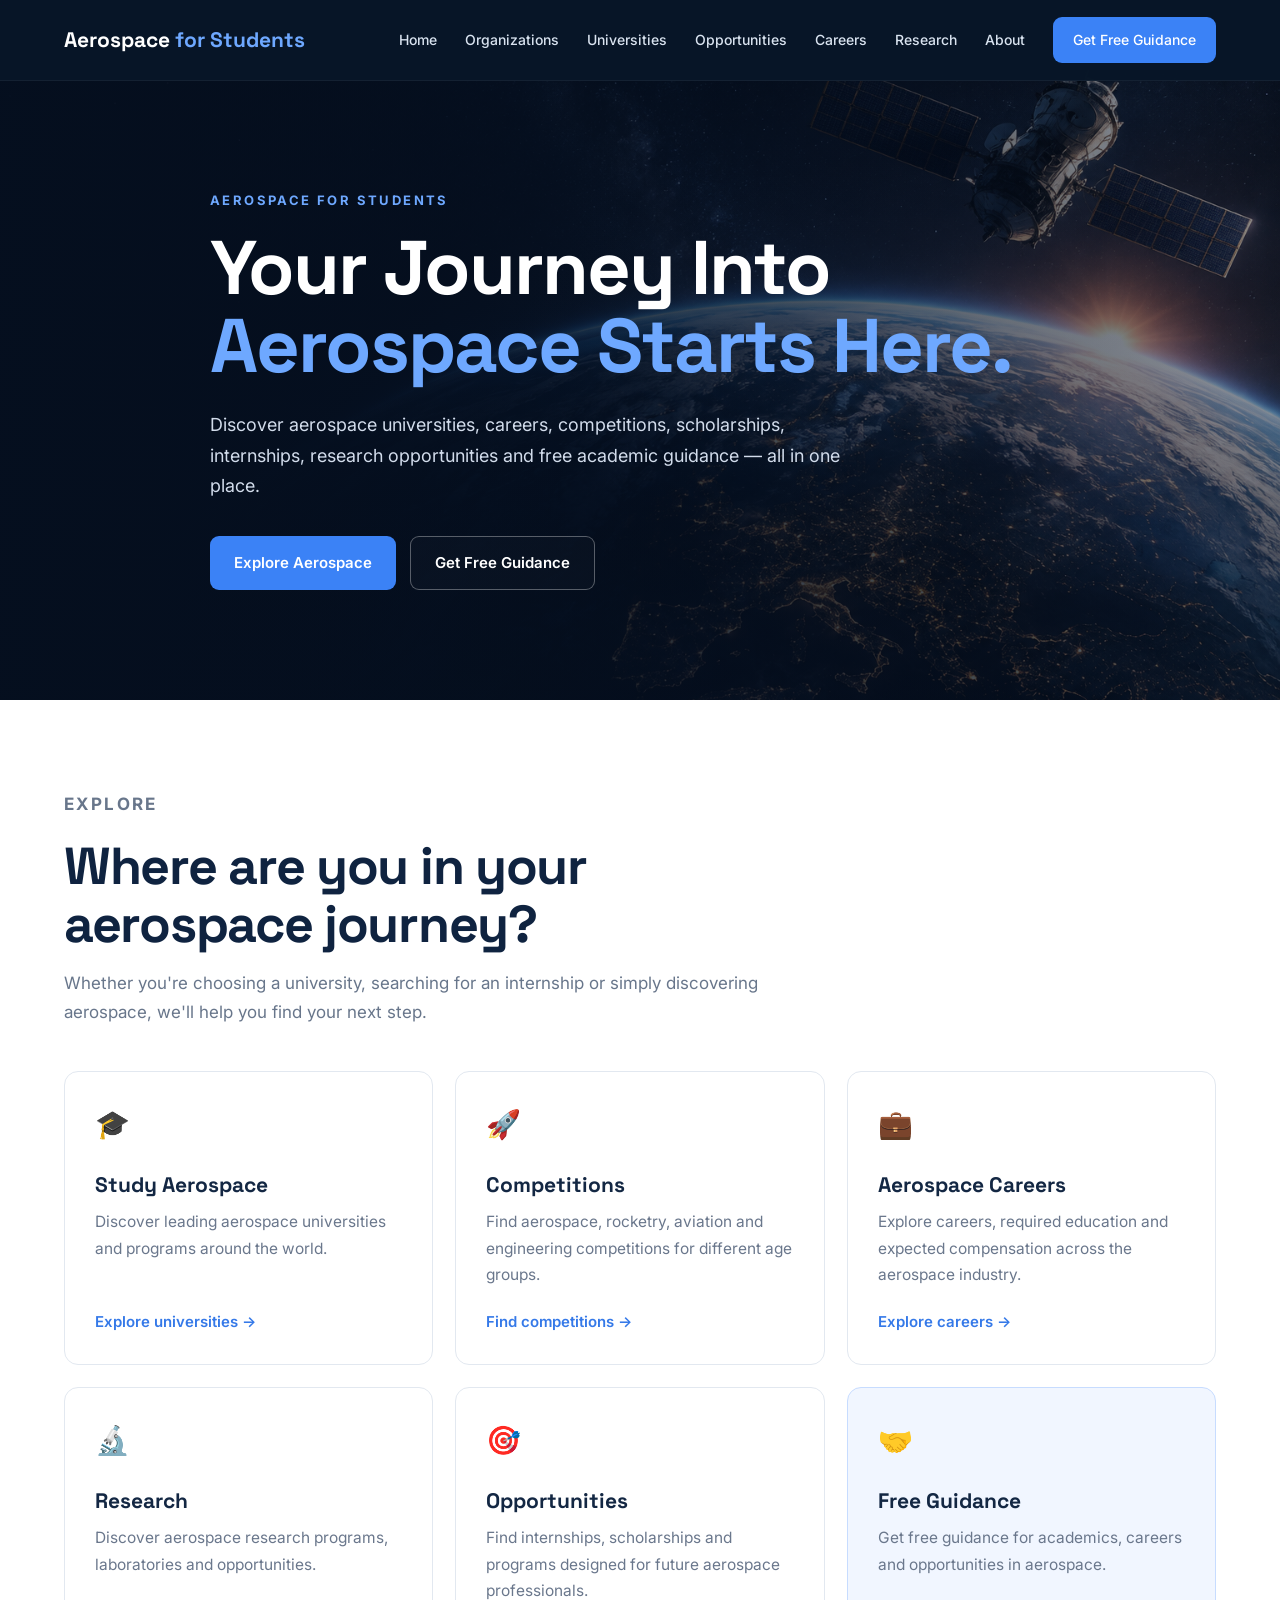
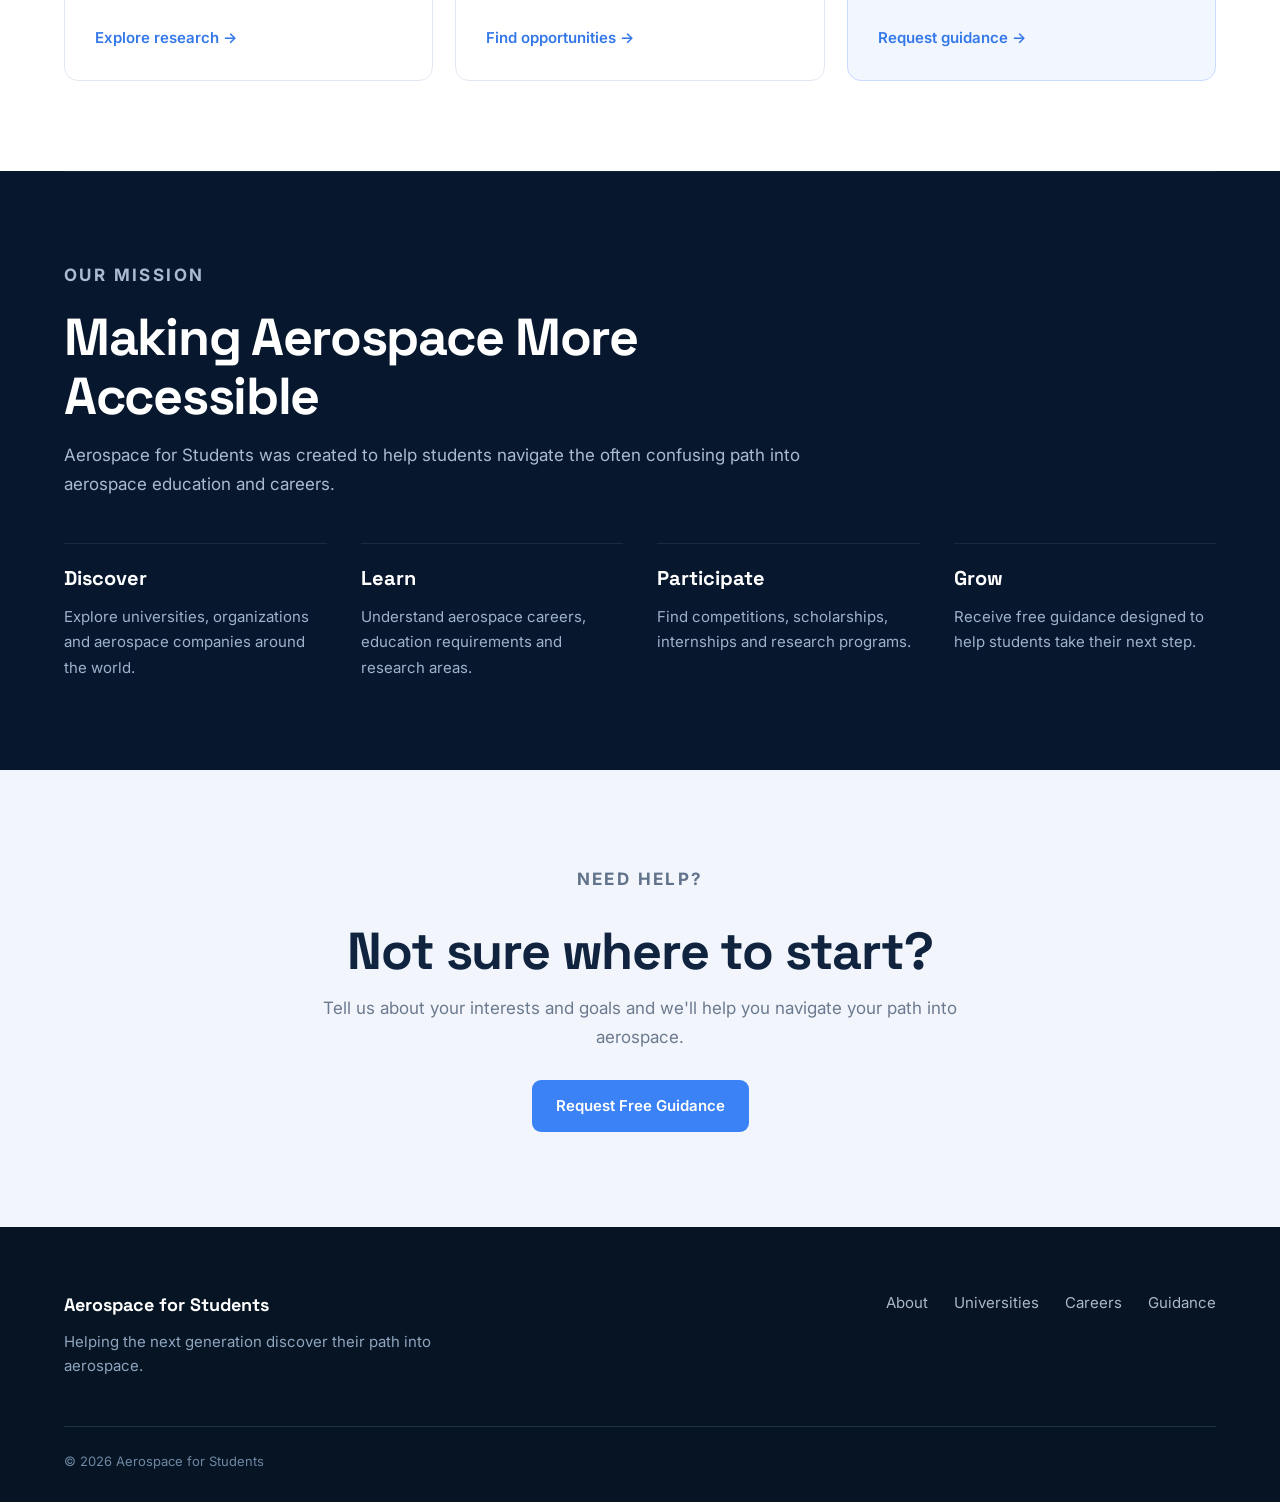
==== index.html @ fe94c11e "Add initial HTML structure, CSS styles, and JavaScript for navigation" ====
<!DOCTYPE html>
<html lang="en">
<head>
  <meta charset="UTF-8">
  <meta name="viewport" content="width=device-width, initial-scale=1.0">

  <title>Aerospace for Students</title>

  <meta
    name="description"
    content="Aerospace for Students helps students discover aerospace universities, careers, competitions, scholarships, internships, research opportunities and free guidance."
  >

  <link rel="preconnect" href="https://fonts.googleapis.com">
  <link rel="preconnect" href="https://fonts.gstatic.com" crossorigin>

  <link
    href="https://fonts.googleapis.com/css2?family=Inter:wght@400;500;600;700&family=Space+Grotesk:wght@500;600;700&display=swap"
    rel="stylesheet"
  >

  <link rel="stylesheet" href="css/style.css">
</head>

<body>

  <!-- NAVIGATION -->
  <header class="navbar">
    <div class="container nav-container">

      <a href="index.html" class="logo">
        Aerospace <span>for Students</span>
      </a>

      <nav class="nav-links">
        <a href="index.html">Home</a>
        <a href="organizations.html">Organizations</a>
        <a href="universities.html">Universities</a>
        <a href="opportunities.html">Opportunities</a>
        <a href="careers.html">Careers</a>
        <a href="research.html">Research</a>
        <a href="about.html">About</a>

        <a href="guidance.html" class="nav-button">
          Get Free Guidance
        </a>
      </nav>

      <button class="menu-button" id="menuButton">
        ☰
      </button>

    </div>
  </header>


  <!-- HERO -->
  <main>

    <section class="hero">

      <div class="hero-overlay"></div>

      <div class="container hero-content">

        <p class="eyebrow">
          AEROSPACE FOR STUDENTS
        </p>

        <h1>
          Your Journey Into
          <span>Aerospace Starts Here.</span>
        </h1>

        <p class="hero-description">
          Discover aerospace universities, careers, competitions,
          scholarships, internships, research opportunities and
          free academic guidance — all in one place.
        </p>

        <div class="hero-buttons">

          <a href="#explore" class="button primary">
            Explore Aerospace
          </a>

          <a href="guidance.html" class="button secondary">
            Get Free Guidance
          </a>

        </div>

      </div>

    </section>


    <!-- EXPLORE -->
    <section class="section" id="explore">

      <div class="container">

        <div class="section-heading">

          <p class="eyebrow">EXPLORE</p>

          <h2>
            Where are you in your aerospace journey?
          </h2>

          <p>
            Whether you're choosing a university, searching for an
            internship or simply discovering aerospace, we'll help you
            find your next step.
          </p>

        </div>


        <div class="card-grid">

          <a href="universities.html" class="explore-card">
            <div class="card-icon">🎓</div>
            <h3>Study Aerospace</h3>
            <p>
              Discover leading aerospace universities and programs
              around the world.
            </p>
            <span>Explore universities →</span>
          </a>


          <a href="opportunities.html#competitions" class="explore-card">
            <div class="card-icon">🚀</div>
            <h3>Competitions</h3>
            <p>
              Find aerospace, rocketry, aviation and engineering
              competitions for different age groups.
            </p>
            <span>Find competitions →</span>
          </a>


          <a href="careers.html" class="explore-card">
            <div class="card-icon">💼</div>
            <h3>Aerospace Careers</h3>
            <p>
              Explore careers, required education and expected
              compensation across the aerospace industry.
            </p>
            <span>Explore careers →</span>
          </a>


          <a href="research.html" class="explore-card">
            <div class="card-icon">🔬</div>
            <h3>Research</h3>
            <p>
              Discover aerospace research programs, laboratories
              and opportunities.
            </p>
            <span>Explore research →</span>
          </a>


          <a href="opportunities.html" class="explore-card">
            <div class="card-icon">🎯</div>
            <h3>Opportunities</h3>
            <p>
              Find internships, scholarships and programs designed
              for future aerospace professionals.
            </p>
            <span>Find opportunities →</span>
          </a>


          <a href="guidance.html" class="explore-card featured-card">
            <div class="card-icon">🤝</div>
            <h3>Free Guidance</h3>
            <p>
              Get free guidance for academics, careers and
              opportunities in aerospace.
            </p>
            <span>Request guidance →</span>
          </a>

        </div>

      </div>

    </section>


    <!-- WHY -->
    <section class="section dark-section">

      <div class="container">

        <div class="section-heading light">

          <p class="eyebrow">OUR MISSION</p>

          <h2>
            Making Aerospace More Accessible
          </h2>

          <p>
            Aerospace for Students was created to help students
            navigate the often confusing path into aerospace education
            and careers.
          </p>

        </div>


        <div class="mission-grid">

          <div>
            <h3>Discover</h3>
            <p>
              Explore universities, organizations and aerospace
              companies around the world.
            </p>
          </div>

          <div>
            <h3>Learn</h3>
            <p>
              Understand aerospace careers, education requirements
              and research areas.
            </p>
          </div>

          <div>
            <h3>Participate</h3>
            <p>
              Find competitions, scholarships, internships and
              research programs.
            </p>
          </div>

          <div>
            <h3>Grow</h3>
            <p>
              Receive free guidance designed to help students take
              their next step.
            </p>
          </div>

        </div>

      </div>

    </section>


    <!-- GUIDANCE CTA -->
    <section class="cta-section">

      <div class="container cta-content">

        <p class="eyebrow">
          NEED HELP?
        </p>

        <h2>
          Not sure where to start?
        </h2>

        <p>
          Tell us about your interests and goals and we'll help you
          navigate your path into aerospace.
        </p>

        <a href="guidance.html" class="button primary">
          Request Free Guidance
        </a>

      </div>

    </section>

  </main>


  <!-- FOOTER -->
  <footer>

    <div class="container footer-content">

      <div>
        <h3>Aerospace for Students</h3>

        <p>
          Helping the next generation discover their path into aerospace.
        </p>
      </div>

      <div class="footer-links">

        <a href="about.html">About</a>
        <a href="universities.html">Universities</a>
        <a href="careers.html">Careers</a>
        <a href="guidance.html">Guidance</a>

      </div>

    </div>

    <div class="container footer-bottom">
      © 2026 Aerospace for Students
    </div>

  </footer>


  <script src="js/script.js"></script>

</body>
</html>
---- css/style.css ----
/* =========================
   GLOBAL RESET
========================= */

* {
  margin: 0;
  padding: 0;
  box-sizing: border-box;
}

html {
  scroll-behavior: smooth;
}

body {
  font-family: "Inter", sans-serif;
  background: #ffffff;
  color: #162033;
  line-height: 1.6;
}

h1,
h2,
h3 {
  font-family: "Space Grotesk", sans-serif;
}

a {
  text-decoration: none;
  color: inherit;
}

img {
  max-width: 100%;
  display: block;
}

.container {
  width: min(1180px, 90%);
  margin: 0 auto;
}


/* =========================
   NAVIGATION
========================= */

.navbar {
  position: fixed;
  top: 0;
  left: 0;
  width: 100%;

  background: rgba(8, 22, 40, 0.96);
  backdrop-filter: blur(14px);

  border-bottom: 1px solid rgba(255, 255, 255, 0.05);

  z-index: 1000;
}

.nav-container {
  min-height: 80px;

  display: flex;
  align-items: center;
  justify-content: space-between;

  gap: 30px;
}

.logo {
  font-family: "Space Grotesk", sans-serif;
  font-size: 21px;
  font-weight: 700;
  color: #ffffff;
  white-space: nowrap;
}

.logo span {
  color: #6ea8ff;
}

.nav-links {
  display: flex;
  align-items: center;
  gap: 28px;
}

.nav-links a {
  position: relative;

  color: #d9e3f0;
  font-size: 14px;
  font-weight: 500;

  transition: color 0.2s ease;
}

.nav-links a:not(.nav-button)::after {
  content: "";

  position: absolute;
  left: 0;
  bottom: -7px;

  width: 0;
  height: 2px;

  background: #6ea8ff;

  transition: width 0.2s ease;
}

.nav-links a:not(.nav-button):hover {
  color: #ffffff;
}

.nav-links a:not(.nav-button):hover::after {
  width: 100%;
}

.nav-button {
  padding: 12px 20px;

  background: #3b82f6;

  border-radius: 9px;

  color: #ffffff !important;
  font-weight: 600;

  transition:
    background 0.2s ease,
    transform 0.2s ease;
}

.nav-button:hover {
  background: #2f6fd0;
  transform: translateY(-1px);
}

.menu-button {
  display: none;

  border: 0;
  background: transparent;

  color: #ffffff;
  font-size: 28px;

  cursor: pointer;
}


/* =========================
   HERO
========================= */

.hero {
  min-height: 700px;

  position: relative;

  display: flex;
  align-items: center;

  padding-top: 80px;

  background:
    linear-gradient(
      90deg,
      rgba(5, 15, 31, 0.98) 0%,
      rgba(5, 15, 31, 0.90) 32%,
      rgba(5, 15, 31, 0.68) 62%,
      rgba(5, 15, 31, 0.36) 100%
    ),
    url("../images/hero.png");

  background-size: cover;
  background-position: center;
}

.hero::after {
  content: "";

  position: absolute;
  inset: 0;

  background:
    linear-gradient(
      180deg,
      rgba(5, 15, 31, 0.08) 0%,
      rgba(5, 15, 31, 0.15) 55%,
      rgba(5, 15, 31, 0.45) 100%
    );

  pointer-events: none;
}

.hero-content {
  position: relative;
  z-index: 2;

  max-width: 860px;

  color: #ffffff;
}

.eyebrow {
  margin-bottom: 18px;

  color: #6ea8ff;

  font-size: 13px;
  font-weight: 700;

  letter-spacing: 2.4px;
}

.hero h1 {
  max-width: 880px;

  color: #ffffff;

  font-size: clamp(48px, 6vw, 76px);

  line-height: 1.02;

  letter-spacing: -2px;
}

.hero h1 span {
  display: block;

  color: #6ea8ff;
}

.hero-description {
  max-width: 670px;

  margin-top: 26px;

  color: #d2dceb;

  font-size: 18px;
  line-height: 1.7;
}

.hero-buttons {
  display: flex;
  flex-wrap: wrap;

  gap: 14px;

  margin-top: 34px;
}


/* =========================
   BUTTONS
========================= */

.button {
  display: inline-flex;
  align-items: center;
  justify-content: center;

  min-height: 52px;

  padding: 14px 24px;

  border-radius: 9px;

  font-size: 15px;
  font-weight: 600;

  transition:
    background 0.2s ease,
    border-color 0.2s ease,
    transform 0.2s ease;
}

.button:hover {
  transform: translateY(-2px);
}

.primary {
  background: #3b82f6;
  color: #ffffff;
}

.primary:hover {
  background: #2f6fd0;
}

.secondary {
  border: 1px solid rgba(255, 255, 255, 0.32);

  color: #ffffff;

  background: rgba(255, 255, 255, 0.02);
}

.secondary:hover {
  border-color: rgba(255, 255, 255, 0.58);

  background: rgba(255, 255, 255, 0.07);
}


/* =========================
   GENERAL SECTIONS
========================= */

.section {
  padding: 90px 0;
}

.section-heading {
  max-width: 760px;

  margin-bottom: 44px;
}

.section-heading h2 {
  margin-bottom: 16px;

  color: #0f2340;

  font-size: clamp(36px, 4.8vw, 52px);

  line-height: 1.12;

  letter-spacing: -1.3px;
}

.section-heading p {
  color: #68768b;

  font-size: 17px;
  line-height: 1.7;
}


/* =========================
   EXPLORE CARDS
========================= */

.card-grid {
  display: grid;

  grid-template-columns: repeat(3, 1fr);

  gap: 22px;
}

.explore-card {
  min-height: 260px;

  display: flex;
  flex-direction: column;

  padding: 30px;

  background: #ffffff;

  border: 1px solid #e2e8f0;
  border-radius: 14px;

  transition:
    transform 0.22s ease,
    box-shadow 0.22s ease,
    border-color 0.22s ease;
}

.explore-card:hover {
  transform: translateY(-5px);

  border-color: #c4d9fb;

  box-shadow: 0 16px 38px rgba(15, 35, 64, 0.08);
}

.card-icon {
  margin-bottom: 24px;

  font-size: 28px;
}

.explore-card h3 {
  margin-bottom: 11px;

  color: #132743;

  font-size: 21px;
  line-height: 1.3;
}

.explore-card p {
  margin-bottom: 22px;

  color: #6a778c;

  font-size: 15.5px;
  line-height: 1.7;
}

.explore-card span {
  margin-top: auto;

  color: #3579e8;

  font-size: 15px;
  font-weight: 600;
}

.featured-card {
  background: #f1f6ff;

  border-color: #c7dcff;
}


/* =========================
   DARK MISSION SECTION
========================= */

.dark-section {
  position: relative;

  background: #07182e;

  color: #ffffff;
}

.dark-section::before {
  content: "";

  position: absolute;
  top: 0;
  left: 50%;

  width: min(1180px, 90%);
  height: 1px;

  transform: translateX(-50%);

  background: rgba(255, 255, 255, 0.06);
}

.section-heading.light h2 {
  color: #ffffff;
}

.section-heading.light p {
  color: #aabbd1;
}

.mission-grid {
  display: grid;

  grid-template-columns: repeat(4, 1fr);

  gap: 34px;

  margin-top: 8px;
}

.mission-grid > div {
  padding-top: 18px;

  border-top: 1px solid rgba(255, 255, 255, 0.08);
}

.mission-grid h3 {
  margin-bottom: 10px;

  color: #ffffff;

  font-size: 20px;
}

.mission-grid p {
  color: #9eb2cb;

  font-size: 15px;
  line-height: 1.7;
}


/* =========================
   CTA SECTION
========================= */

.cta-section {
  padding: 95px 0;

  background: #f2f6fc;

  text-align: center;
}

.cta-content {
  max-width: 720px;
}

.cta-content .eyebrow {
  color: #61728b;
}

.cta-content h2 {
  margin-bottom: 14px;

  color: #102440;

  font-size: clamp(38px, 5vw, 52px);

  line-height: 1.12;

  letter-spacing: -1.2px;
}

.cta-content p {
  margin-bottom: 28px;

  color: #6c7a8f;

  font-size: 17px;
  line-height: 1.7;
}


/* =========================
   FOOTER
========================= */

footer {
  padding: 64px 0 30px;

  background: #061423;

  color: #ffffff;
}

.footer-content {
  display: flex;

  justify-content: space-between;
  align-items: flex-start;

  gap: 40px;
}

.footer-content h3 {
  margin-bottom: 10px;

  font-size: 18px;
}

.footer-content p {
  max-width: 440px;

  color: #8fa5bf;

  font-size: 15px;
}

.footer-links {
  display: flex;
  flex-wrap: wrap;

  gap: 26px;
}

.footer-links a {
  color: #aab9ca;

  font-size: 15px;

  transition: color 0.2s ease;
}

.footer-links a:hover {
  color: #ffffff;
}

.footer-bottom {
  margin-top: 48px;

  padding-top: 24px;

  border-top: 1px solid #1c3048;

  color: #6f87a3;

  font-size: 13px;
}


/* =========================
   TABLET
========================= */

@media (max-width: 1000px) {

  .nav-links {
    gap: 18px;
  }

  .nav-links a {
    font-size: 13px;
  }

  .card-grid {
    grid-template-columns: repeat(2, 1fr);
  }

  .mission-grid {
    grid-template-columns: repeat(2, 1fr);
  }

}


/* =========================
   MOBILE NAVIGATION
========================= */

@media (max-width: 850px) {

  .nav-container {
    min-height: 74px;
  }

  .nav-links {
    display: none;

    position: absolute;

    top: 74px;
    left: 0;

    width: 100%;

    flex-direction: column;
    align-items: stretch;

    gap: 8px;

    padding: 20px 5% 24px;

    background: #07182e;

    border-top: 1px solid rgba(255, 255, 255, 0.06);
  }

  .nav-links.active {
    display: flex;
  }

  .nav-links a {
    padding: 10px 0;

    font-size: 15px;
  }

  .nav-links a:not(.nav-button)::after {
    display: none;
  }

  .nav-button {
    margin-top: 6px;

    text-align: center;
  }

  .menu-button {
    display: block;
  }

  .hero {
    min-height: 650px;

    padding-top: 74px;

    background-position: 62% center;
  }

  .hero-content {
    max-width: 700px;
  }

}


/* =========================
   SMALL MOBILE
========================= */

@media (max-width: 640px) {

  .container {
    width: min(92%, 1180px);
  }

  .hero {
    min-height: 620px;

    background-position: 67% center;
  }

  .hero h1 {
    font-size: 46px;

    letter-spacing: -1.5px;
  }

  .hero-description {
    margin-top: 22px;

    font-size: 16px;
  }

  .hero-buttons {
    flex-direction: column;
    align-items: stretch;

    width: 100%;

    max-width: 330px;
  }

  .button {
    width: 100%;
  }

  .section {
    padding: 72px 0;
  }

  .section-heading {
    margin-bottom: 34px;
  }

  .section-heading h2 {
    font-size: 38px;
  }

  .section-heading p {
    font-size: 16px;
  }

  .card-grid {
    grid-template-columns: 1fr;
  }

  .explore-card {
    min-height: 230px;

    padding: 26px;
  }

  .mission-grid {
    grid-template-columns: 1fr;

    gap: 24px;
  }

  .cta-section {
    padding: 76px 0;
  }

  .cta-content h2 {
    font-size: 38px;
  }

  .footer-content {
    flex-direction: column;
  }

  .footer-links {
    flex-direction: column;

    gap: 14px;
  }

}


/* =========================
   EXTRA SMALL SCREENS
========================= */

@media (max-width: 420px) {

  .logo {
    font-size: 18px;
  }

  .hero h1 {
    font-size: 40px;
  }

  .hero-description {
    font-size: 15px;
  }

  .section-heading h2 {
    font-size: 34px;
  }

  .cta-content h2 {
    font-size: 34px;
  }

}
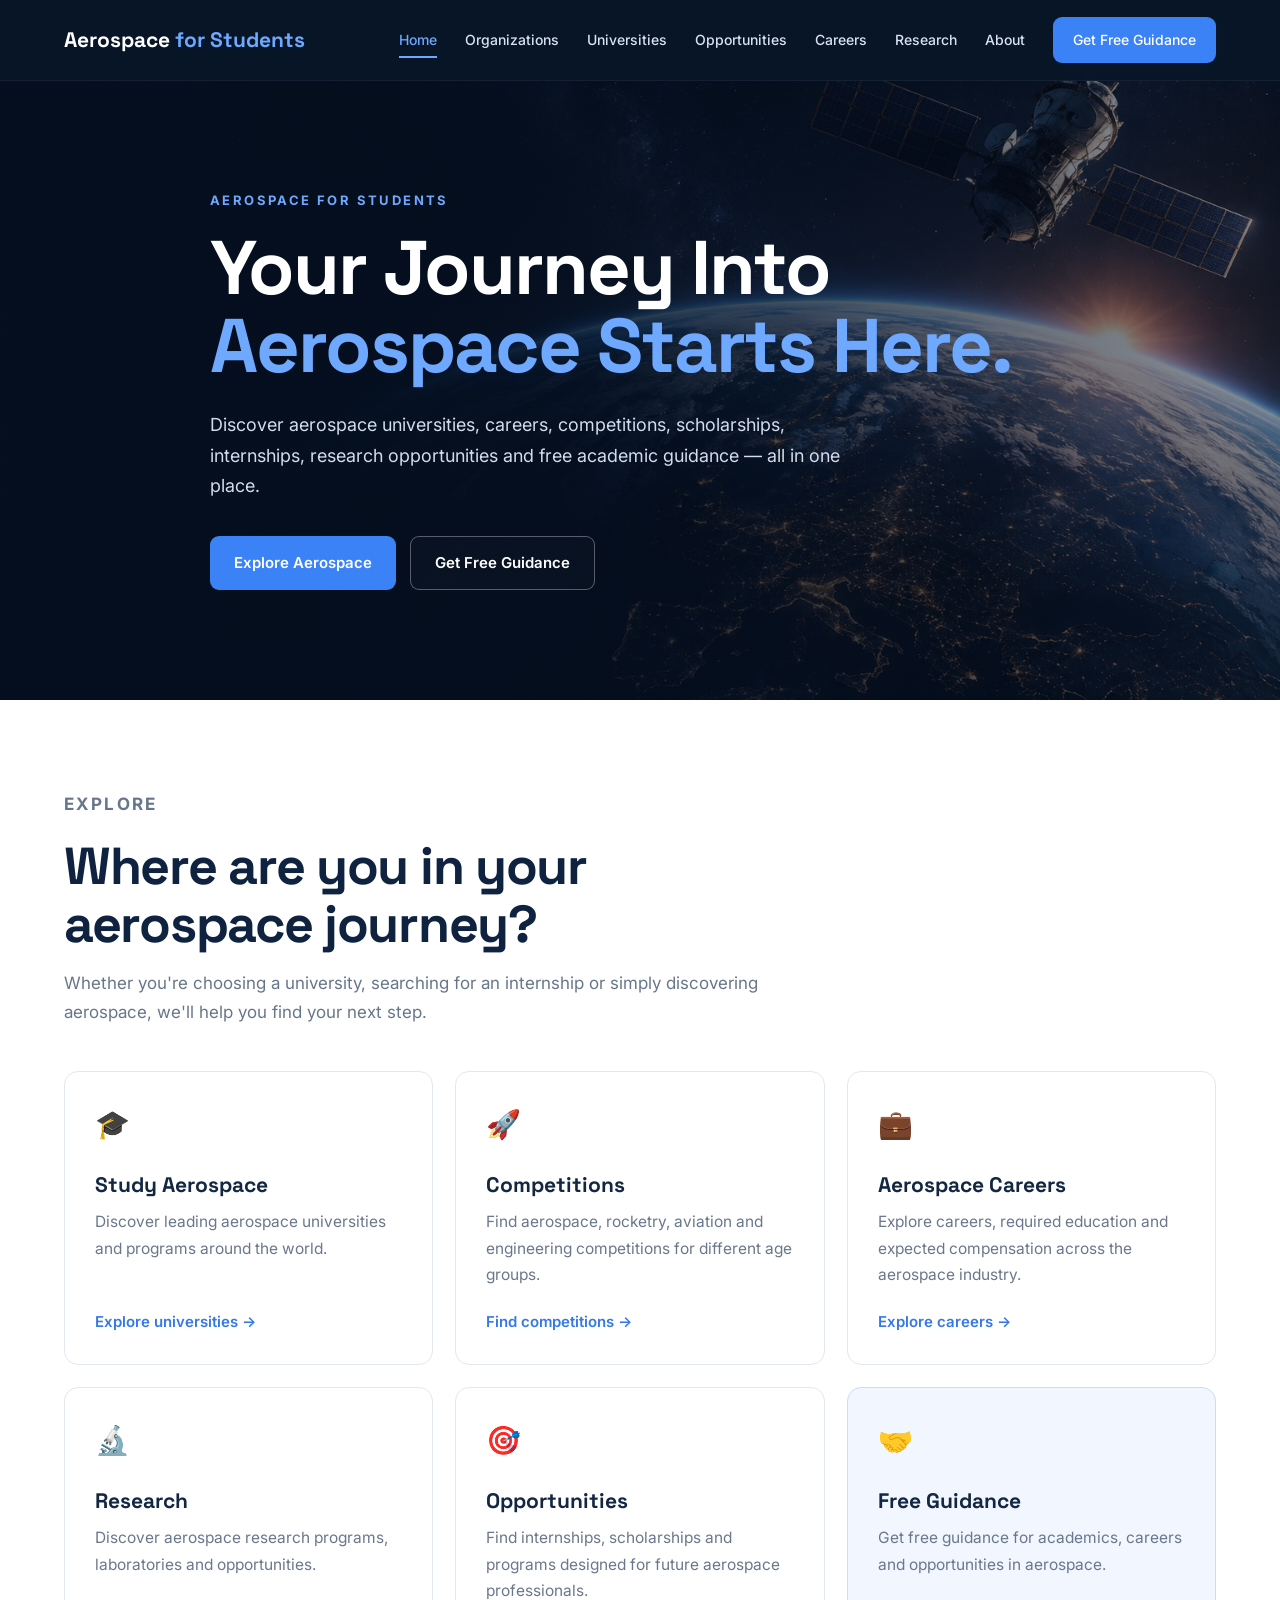
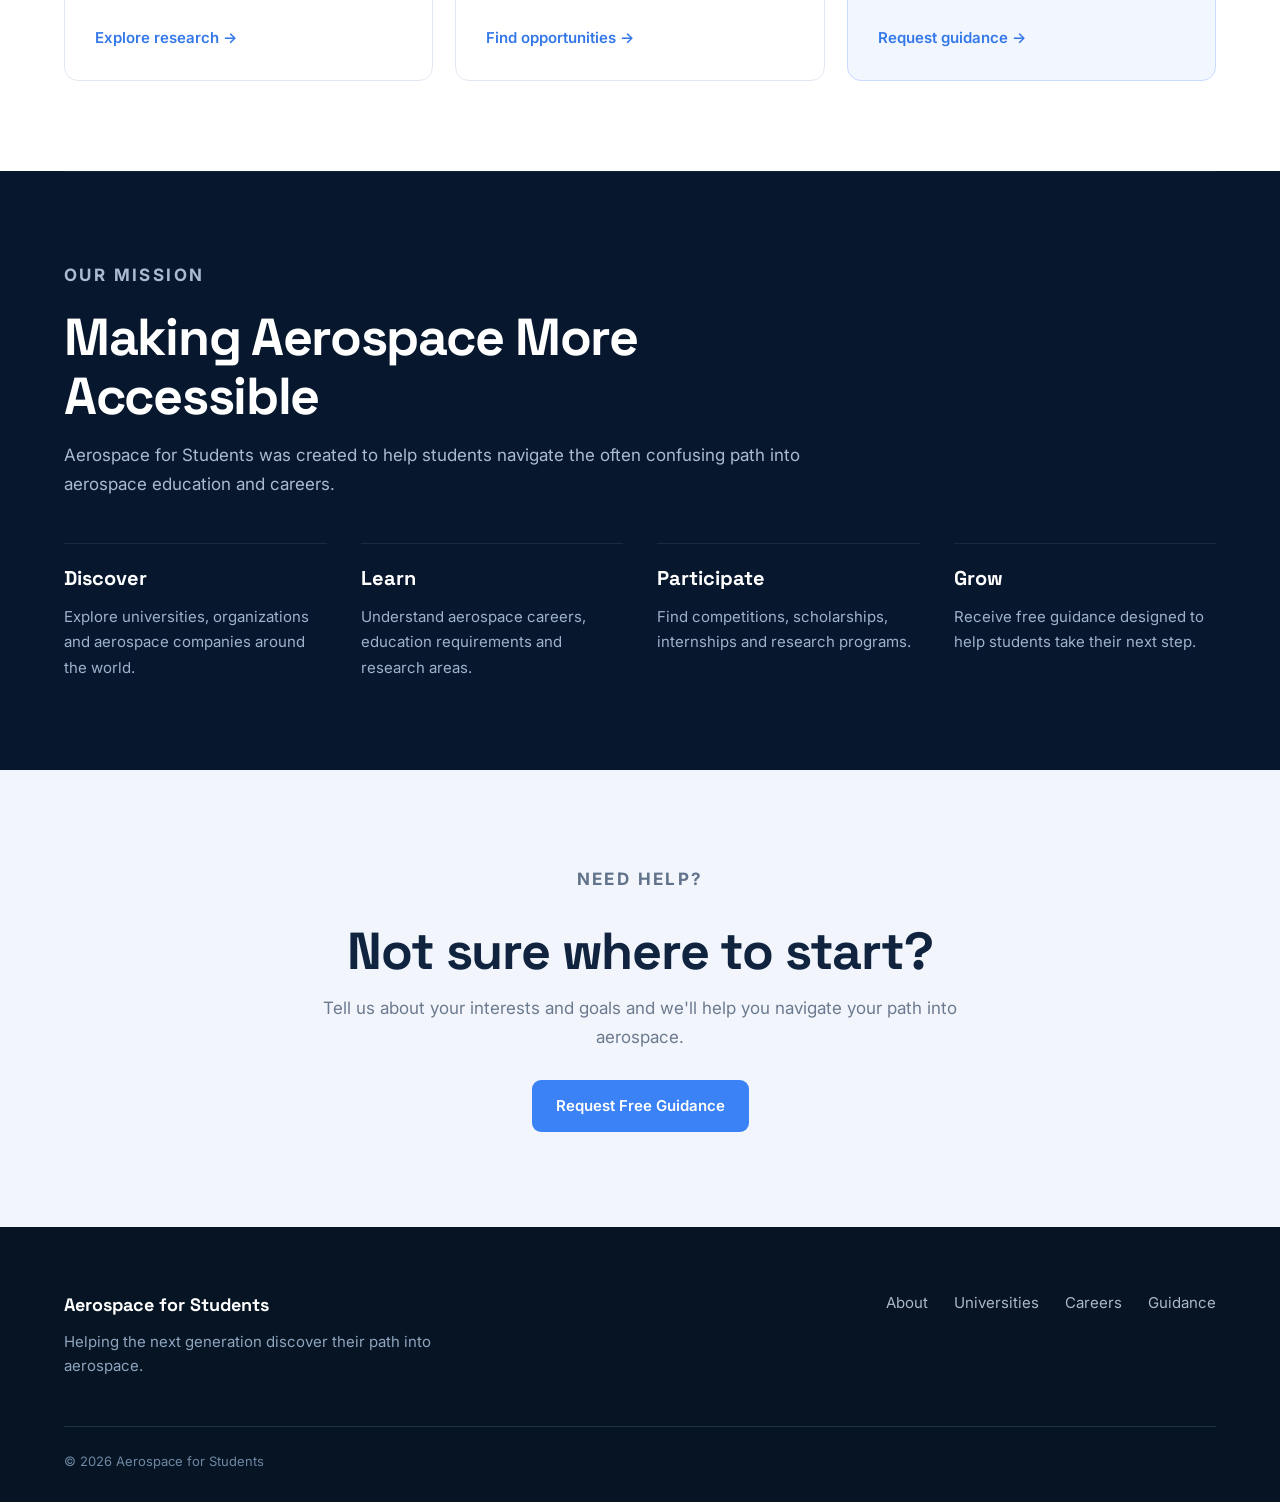
==== commit 509ec024: "Add active page highlighting for navigation links" ====
--- a/index.html
+++ b/index.html
@@ -33,7 +33,7 @@
       </a>
 
       <nav class="nav-links">
-        <a href="index.html">Home</a>
+        <a href="index.html" class="active-page">Home</a>
         <a href="organizations.html">Organizations</a>
         <a href="universities.html">Universities</a>
         <a href="opportunities.html">Opportunities</a>
--- a/css/style.css
+++ b/css/style.css
@@ -39,7 +39,6 @@
   width: min(1180px, 90%);
   margin: 0 auto;
 }
-
 
 /* =========================
    NAVIGATION
@@ -118,6 +117,16 @@
 
 .nav-links a:not(.nav-button):hover::after {
   width: 100%;
+}
+
+/* ACTIVE PAGE */
+
+.nav-links a.active-page {
+  color: #6ea8ff !important;
+}
+
+.nav-links a.active-page::after {
+  width: 100% !important;
 }
 
 .nav-button {
@@ -256,7 +265,40 @@
   margin-top: 34px;
 }
 
-
+/* =========================
+   CLICK / LAYER FIX
+========================= */
+
+.hero-overlay {
+  pointer-events: none;
+}
+
+.hero::after {
+  pointer-events: none;
+}
+
+.hero-content {
+  position: relative;
+  z-index: 2;
+}
+
+.navbar {
+  z-index: 9999;
+}
+
+.nav-container {
+  position: relative;
+}
+
+.menu-button {
+  position: relative;
+  z-index: 10001;
+  cursor: pointer;
+}
+
+.nav-links {
+  z-index: 10000;
+}
 /* =========================
    BUTTONS
 ========================= */
@@ -814,4 +856,370 @@
     font-size: 34px;
   }
 
-}+}
+/* =========================
+   DIRECTORY PAGE
+========================= */
+
+.directory-hero {
+  padding: 165px 0 80px;
+
+  background:
+    linear-gradient(
+      135deg,
+      #07182e 0%,
+      #0b2342 100%
+    );
+
+  color: #ffffff;
+}
+
+.directory-hero h1 {
+  max-width: 850px;
+
+  margin-bottom: 20px;
+
+  font-size: clamp(46px, 6vw, 72px);
+
+  line-height: 1.05;
+
+  letter-spacing: -2px;
+}
+
+.directory-hero > .container > p:last-child {
+  max-width: 760px;
+
+  color: #b3c4d9;
+
+  font-size: 18px;
+
+  line-height: 1.7;
+}
+
+
+.directory-section {
+  padding: 70px 0 100px;
+}
+
+
+.filter-panel {
+  display: grid;
+
+  grid-template-columns: 2fr 1fr 1fr;
+
+  gap: 18px;
+
+  margin-bottom: 65px;
+
+  padding: 24px;
+
+  background: #f5f8fc;
+
+  border: 1px solid #e0e7f0;
+
+  border-radius: 14px;
+}
+
+
+.filter-group {
+  display: flex;
+
+  flex-direction: column;
+
+  gap: 8px;
+}
+
+
+.filter-group label {
+  color: #243752;
+
+  font-size: 13px;
+
+  font-weight: 600;
+}
+
+
+.filter-group input,
+.filter-group select {
+  width: 100%;
+
+  min-height: 48px;
+
+  padding: 0 14px;
+
+  border: 1px solid #ccd7e5;
+
+  border-radius: 8px;
+
+  background: #ffffff;
+
+  color: #1a2c45;
+
+  font-family: "Inter", sans-serif;
+
+  font-size: 14px;
+}
+
+
+.filter-group input:focus,
+.filter-group select:focus {
+  outline: 2px solid #9fc4ff;
+
+  border-color: #659df1;
+}
+
+
+.directory-heading {
+  display: flex;
+
+  align-items: end;
+
+  justify-content: space-between;
+
+  gap: 30px;
+
+  margin-bottom: 34px;
+}
+
+
+.directory-heading h2 {
+  color: #102440;
+
+  font-size: 42px;
+
+  line-height: 1.15;
+}
+
+
+.directory-heading > p {
+  color: #7a879a;
+
+  font-size: 14px;
+}
+
+
+.university-grid {
+  display: grid;
+
+  grid-template-columns: repeat(2, 1fr);
+
+  gap: 22px;
+}
+
+
+.university-card {
+  display: flex;
+
+  flex-direction: column;
+
+  min-height: 360px;
+
+  padding: 30px;
+
+  background: #ffffff;
+
+  border: 1px solid #e1e7ef;
+
+  border-radius: 14px;
+
+  transition:
+    transform 0.2s ease,
+    box-shadow 0.2s ease,
+    border-color 0.2s ease;
+}
+
+
+.university-card:hover {
+  transform: translateY(-4px);
+
+  border-color: #c4d9fb;
+
+  box-shadow: 0 16px 36px rgba(15, 35, 64, 0.08);
+}
+
+
+.university-top {
+  display: flex;
+
+  justify-content: space-between;
+
+  align-items: center;
+
+  gap: 12px;
+
+  margin-bottom: 24px;
+}
+
+
+.school-type,
+.country-label {
+  display: inline-flex;
+
+  align-items: center;
+
+  min-height: 28px;
+
+  padding: 5px 10px;
+
+  border-radius: 999px;
+
+  font-size: 12px;
+
+  font-weight: 600;
+}
+
+
+.school-type {
+  background: #edf4ff;
+
+  color: #3475d5;
+}
+
+
+.country-label {
+  background: #f2f4f7;
+
+  color: #5c6879;
+}
+
+
+.university-card h3 {
+  margin-bottom: 8px;
+
+  color: #102440;
+
+  font-size: 23px;
+
+  line-height: 1.3;
+}
+
+
+.school-location {
+  margin-bottom: 18px;
+
+  color: #718096;
+
+  font-size: 14px;
+}
+
+
+.school-description {
+  margin-bottom: 22px;
+
+  color: #647287;
+
+  font-size: 15px;
+
+  line-height: 1.7;
+}
+
+
+.tag-list {
+  display: flex;
+
+  flex-wrap: wrap;
+
+  gap: 8px;
+
+  margin-bottom: 28px;
+}
+
+
+.tag-list span {
+  padding: 6px 10px;
+
+  background: #f5f7fa;
+
+  border: 1px solid #e5eaf0;
+
+  border-radius: 999px;
+
+  color: #526177;
+
+  font-size: 12px;
+}
+
+
+.school-link {
+  margin-top: auto;
+
+  color: #3379e7;
+
+  font-size: 14px;
+
+  font-weight: 600;
+}
+
+
+.school-link:hover {
+  color: #245eaf;
+}
+
+
+.empty-state {
+  display: none;
+
+  padding: 60px 20px;
+
+  text-align: center;
+}
+
+
+.empty-state h3 {
+  margin-bottom: 8px;
+
+  color: #102440;
+
+  font-size: 25px;
+}
+
+
+.empty-state p {
+  color: #738197;
+}
+
+
+/* DIRECTORY RESPONSIVE */
+
+@media (max-width: 850px) {
+
+  .directory-hero {
+    padding: 140px 0 70px;
+  }
+
+  .filter-panel {
+    grid-template-columns: 1fr;
+  }
+
+  .university-grid {
+    grid-template-columns: 1fr;
+  }
+
+}
+
+
+@media (max-width: 600px) {
+
+  .directory-hero h1 {
+    font-size: 44px;
+  }
+
+  .directory-heading {
+    align-items: flex-start;
+
+    flex-direction: column;
+
+    gap: 8px;
+  }
+
+  .directory-heading h2 {
+    font-size: 36px;
+  }
+
+  .university-card {
+    min-height: auto;
+
+    padding: 25px;
+  }
+
+}
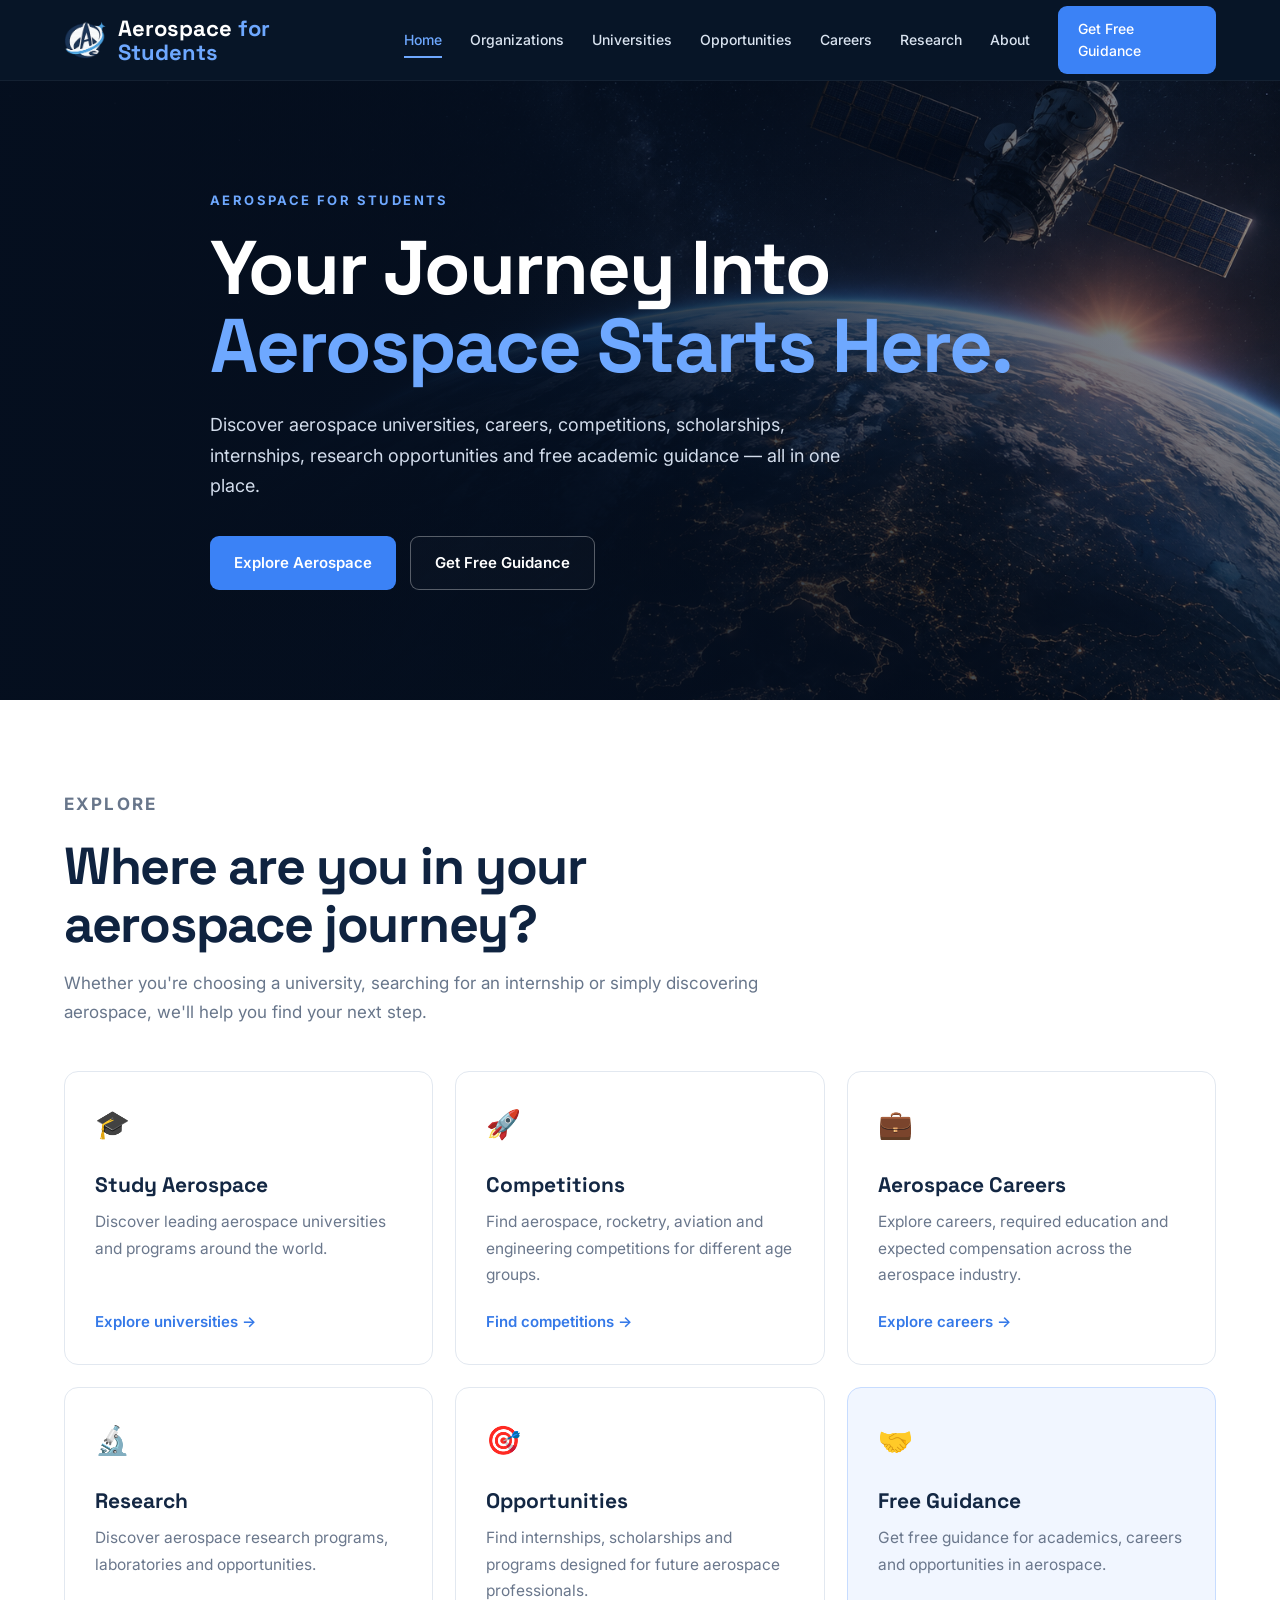
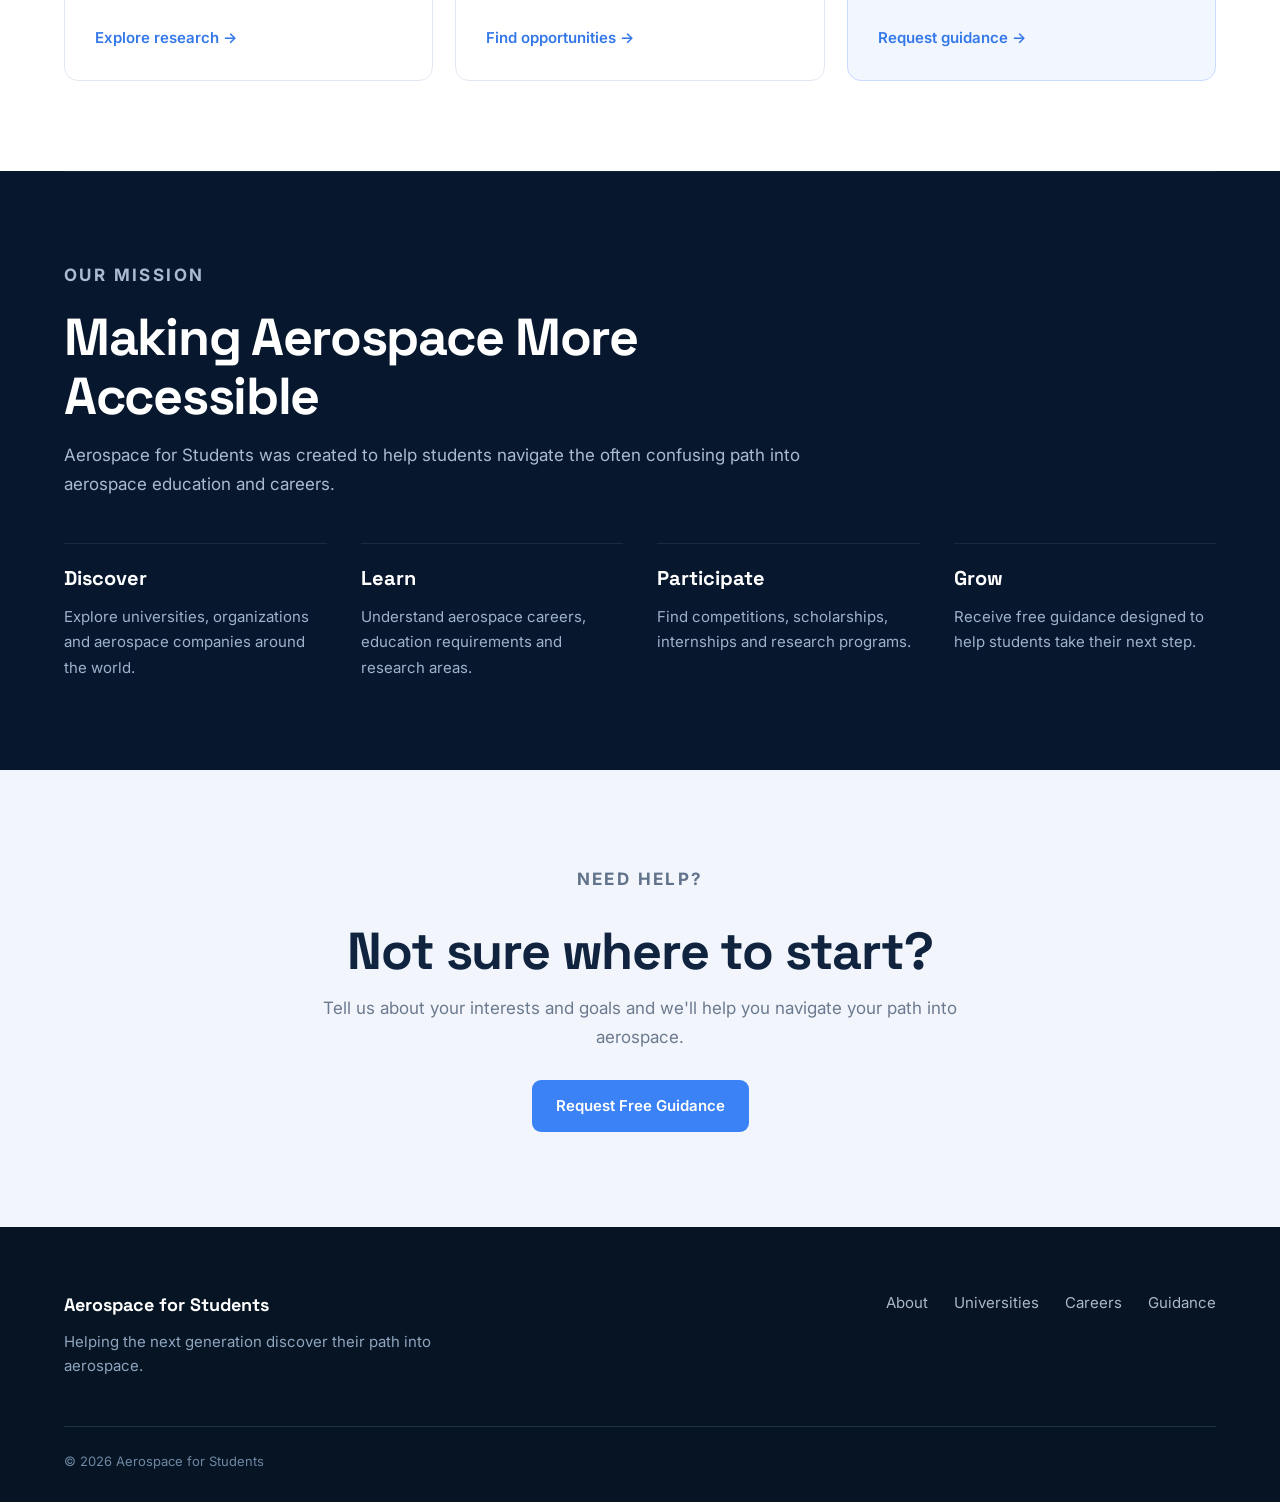
==== commit abdabda3: "Update logo implementation across multiple pages for consistency and improved design" ====
--- a/index.html
+++ b/index.html
@@ -5,6 +5,7 @@
   <meta name="viewport" content="width=device-width, initial-scale=1.0">
 
   <title>Aerospace for Students</title>
+  <link rel="icon" type="image/png" href="images/favicon/favicon.png">
 
   <meta
     name="description"
@@ -28,9 +29,18 @@
   <header class="navbar">
     <div class="container nav-container">
 
-      <a href="index.html" class="logo">
-        Aerospace <span>for Students</span>
-      </a>
+    <a href="index.html" class="logo">
+
+    <img
+        src="images/logo/logo-white.png"
+        alt="Aerospace for Students Logo">
+
+    <span class="logo-name">
+        Aerospace <strong>for Students</strong>
+    </span>
+
+</a>
+</a>
 
       <nav class="nav-links">
         <a href="index.html" class="active-page">Home</a>
--- a/css/style.css
+++ b/css/style.css
@@ -69,15 +69,33 @@
 }
 
 .logo {
-  font-family: "Space Grotesk", sans-serif;
-  font-size: 21px;
-  font-weight: 700;
-  color: #ffffff;
-  white-space: nowrap;
-}
-
-.logo span {
-  color: #6ea8ff;
+    display: flex;
+    align-items: center;
+    gap: 12px;
+
+    text-decoration: none;
+}
+
+.logo img {
+    width: 42px;
+    height: 42px;
+
+    object-fit: contain;
+    display: block;
+}
+
+.logo-name {
+    font-family: "Space Grotesk", sans-serif;
+    font-size: 22px;
+    font-weight: 700;
+
+    color: white;
+
+    line-height: 1.1;
+}
+
+.logo-name strong {
+    color: #6ea8ff;
 }
 
 .nav-links {
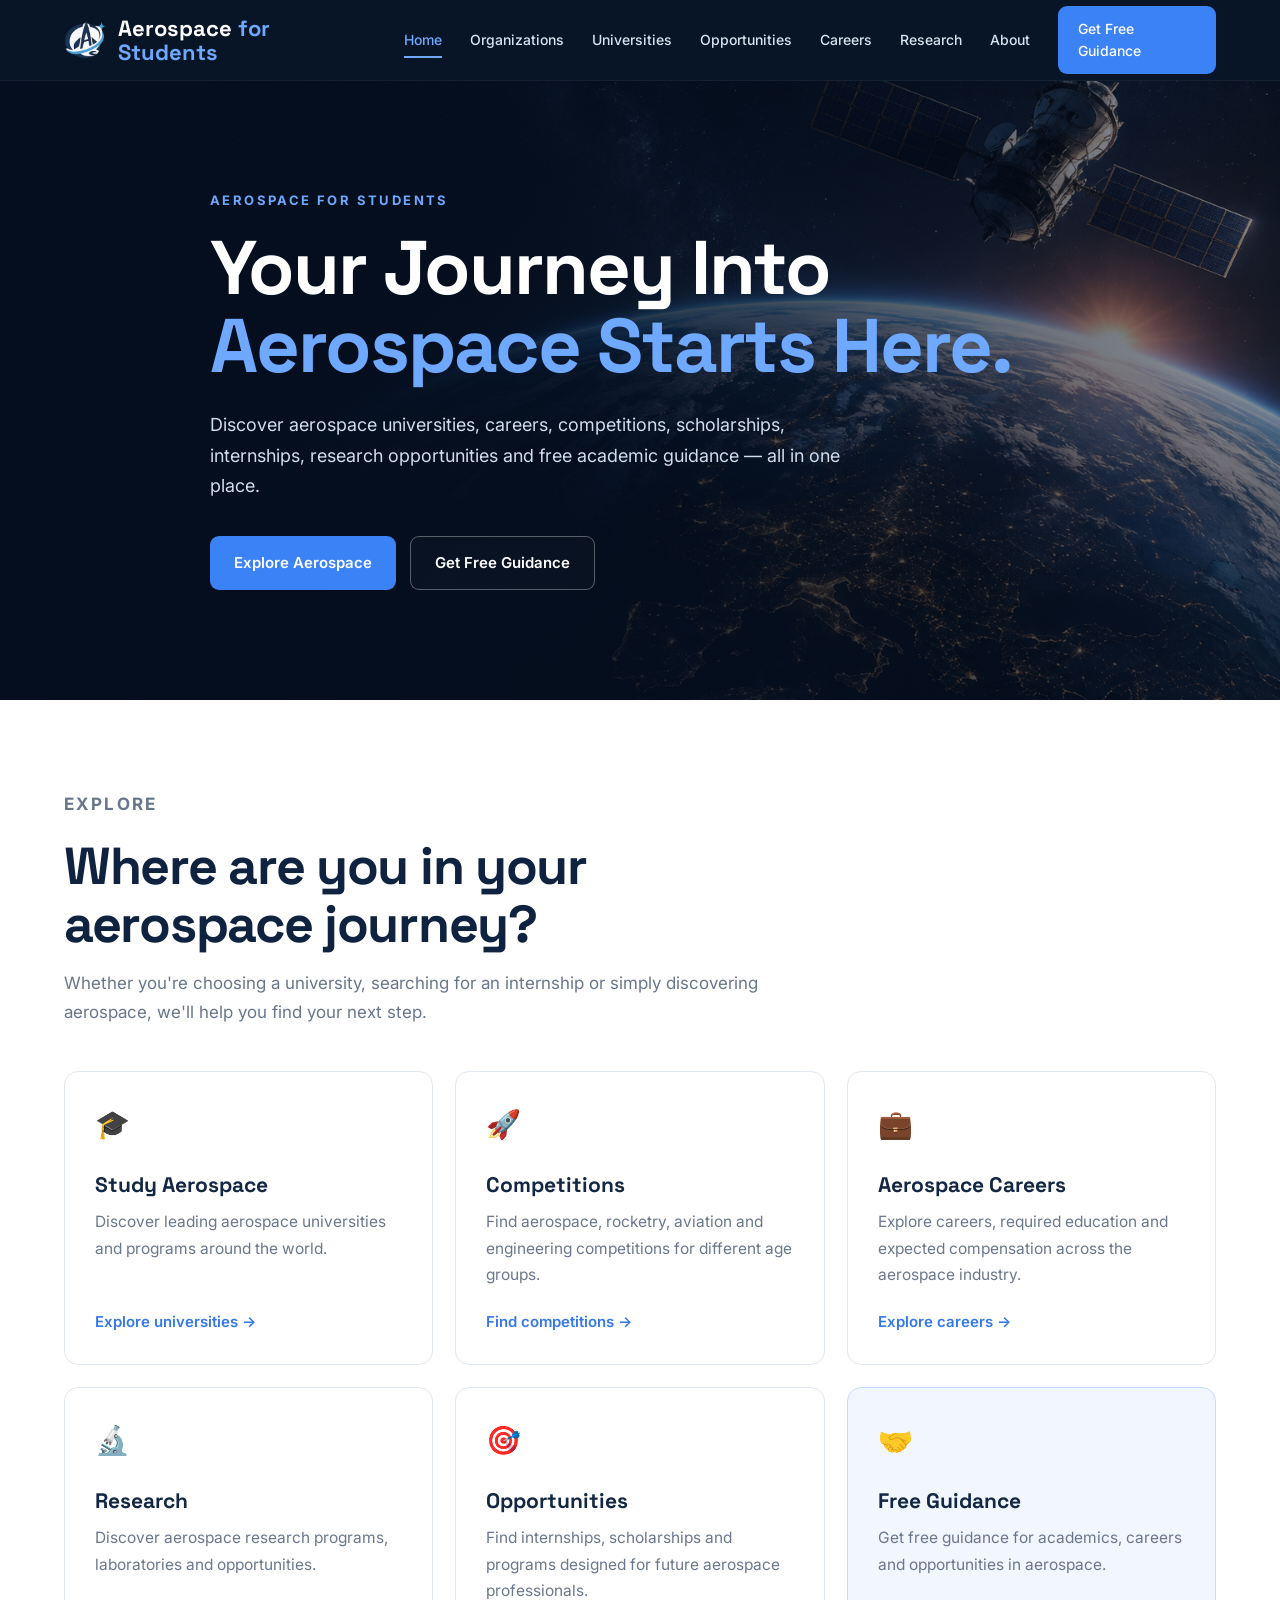
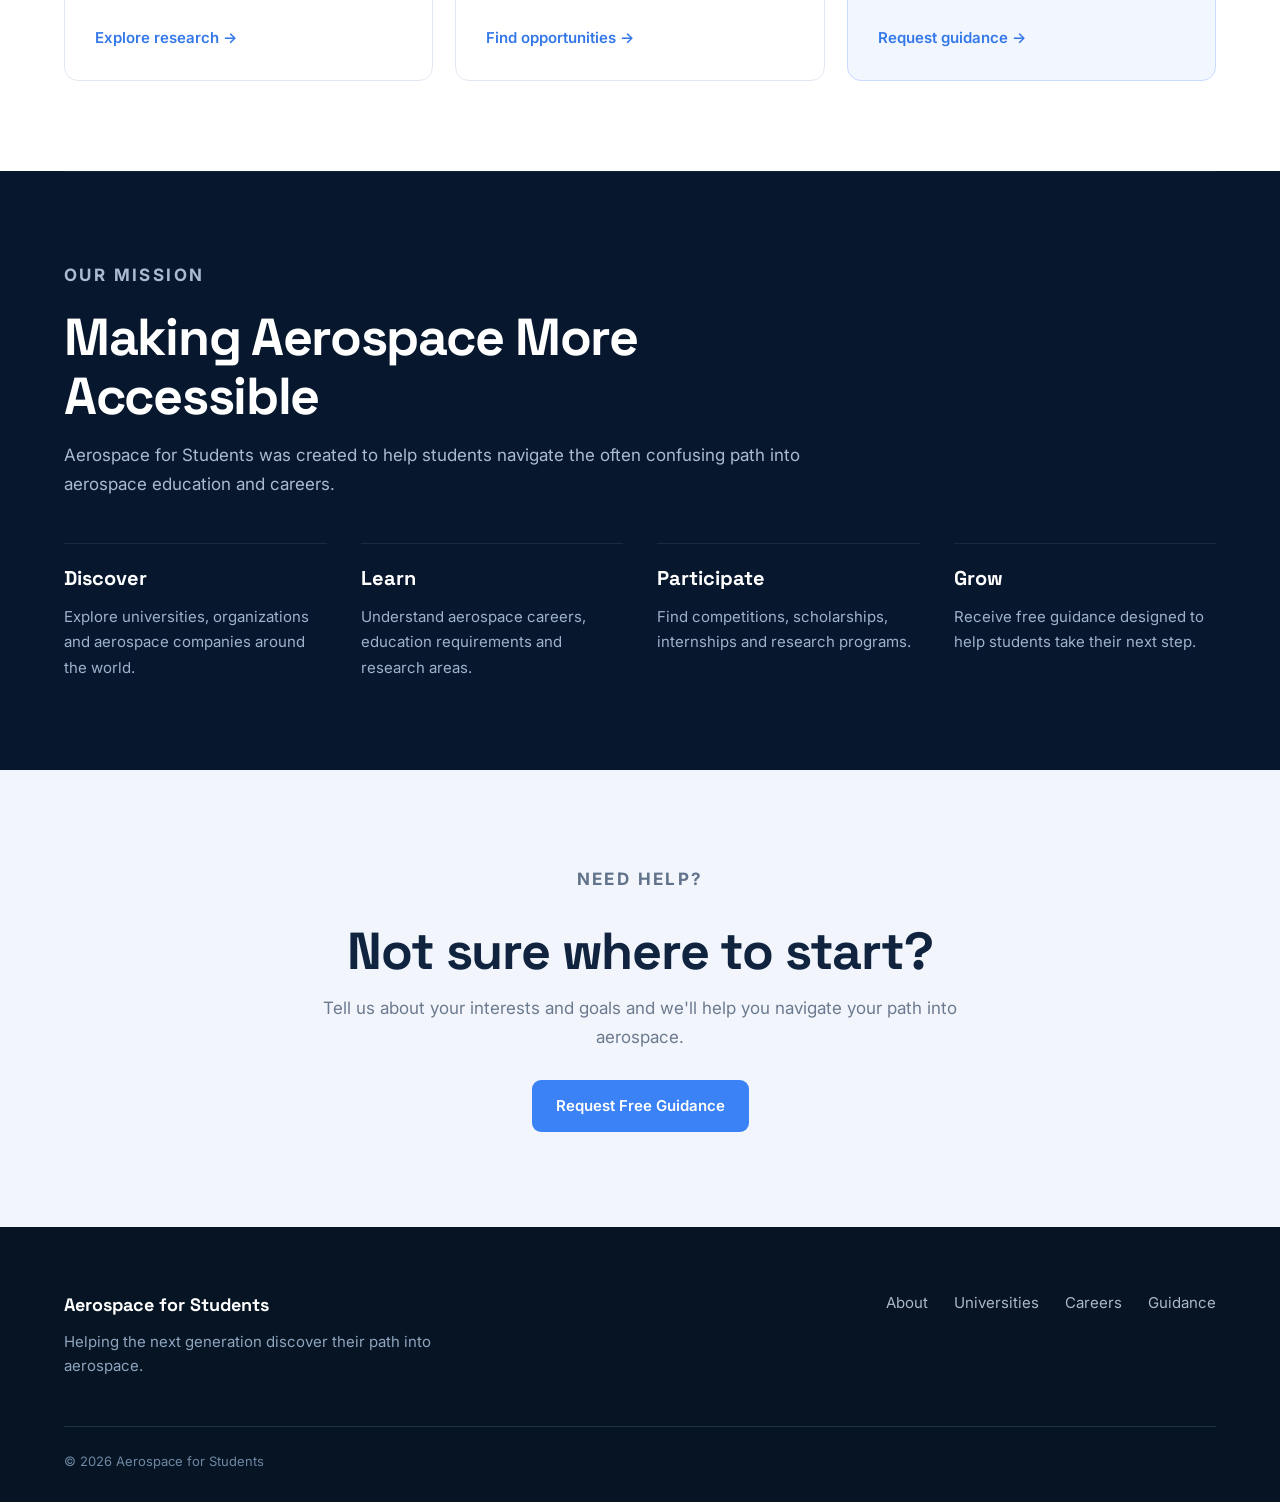
==== commit da5a4567: "Update logo format: replace PNG logo with WEBP format for improved performance" ====
--- a/index.html
+++ b/index.html
@@ -32,7 +32,7 @@
     <a href="index.html" class="logo">
 
     <img
-        src="images/logo/logo-white.png"
+        src="images/logo/logo-white.webp"
         alt="Aerospace for Students Logo">
 
     <span class="logo-name">
--- a/css/style.css
+++ b/css/style.css
@@ -875,17 +875,23 @@
   }
 
 }
+
 /* =========================
-   DIRECTORY PAGE
+   PHASE 2 — UNIVERSITY DIRECTORY
 ========================= */
 
 .directory-hero {
-  padding: 165px 0 80px;
+  padding: 165px 0 86px;
 
   background:
+    radial-gradient(
+      circle at 84% 22%,
+      rgba(59, 130, 246, 0.19),
+      transparent 34%
+    ),
     linear-gradient(
       135deg,
-      #07182e 0%,
+      #061426 0%,
       #0b2342 100%
     );
 
@@ -893,80 +899,184 @@
 }
 
 .directory-hero h1 {
-  max-width: 850px;
-
+  max-width: 900px;
   margin-bottom: 20px;
 
+  color: #ffffff;
+
   font-size: clamp(46px, 6vw, 72px);
-
   line-height: 1.05;
-
   letter-spacing: -2px;
 }
 
-.directory-hero > .container > p:last-child {
-  max-width: 760px;
-
-  color: #b3c4d9;
+.directory-hero > .container > p:not(.eyebrow) {
+  max-width: 780px;
+
+  color: #b5c6da;
 
   font-size: 18px;
-
-  line-height: 1.7;
+  line-height: 1.75;
+}
+
+.directory-meta {
+  display: flex;
+  flex-wrap: wrap;
+  gap: 10px;
+
+  margin-top: 30px;
+}
+
+.directory-meta span {
+  display: inline-flex;
+  align-items: center;
+
+  padding: 7px 11px;
+
+  border: 1px solid rgba(255, 255, 255, 0.12);
+  border-radius: 999px;
+
+  background: rgba(255, 255, 255, 0.05);
+
+  color: #d7e4f3;
+
+  font-size: 12px;
+  font-weight: 600;
 }
 
 
 .directory-section {
-  padding: 70px 0 100px;
-}
-
+  padding: 76px 0 105px;
+}
+
+
+/* DIRECTORY INTRO */
+
+.directory-intro {
+  display: grid;
+  grid-template-columns: 0.9fr 1.1fr;
+
+  gap: 70px;
+
+  align-items: end;
+
+  margin-bottom: 48px;
+}
+
+.directory-intro .eyebrow {
+  margin-bottom: 10px;
+}
+
+.directory-intro h2 {
+  max-width: 540px;
+
+  color: #102440;
+
+  font-size: 42px;
+  line-height: 1.13;
+  letter-spacing: -1px;
+}
+
+.directory-intro > p {
+  color: #68768b;
+
+  font-size: 15.5px;
+  line-height: 1.8;
+}
+
+
+/* VIEW TABS */
+
+.view-tabs {
+  display: flex;
+  flex-wrap: wrap;
+
+  gap: 10px;
+
+  margin-bottom: 20px;
+}
+
+.view-tab {
+  min-height: 44px;
+
+  padding: 10px 16px;
+
+  border: 1px solid #d8e2ee;
+  border-radius: 999px;
+
+  background: #ffffff;
+
+  color: #4b5f78;
+
+  font-family: "Inter", sans-serif;
+  font-size: 13px;
+  font-weight: 700;
+
+  cursor: pointer;
+
+  transition:
+    background 0.2s ease,
+    color 0.2s ease,
+    border-color 0.2s ease,
+    transform 0.2s ease;
+}
+
+.view-tab:hover {
+  transform: translateY(-1px);
+
+  border-color: #a8c8f7;
+
+  color: #2d6fcf;
+}
+
+.view-tab.active-view {
+  background: #3479e7;
+
+  border-color: #3479e7;
+
+  color: #ffffff;
+}
+
+
+/* FILTERS */
 
 .filter-panel {
   display: grid;
-
   grid-template-columns: 2fr 1fr 1fr;
 
   gap: 18px;
 
-  margin-bottom: 65px;
+  margin-bottom: 62px;
 
   padding: 24px;
 
   background: #f5f8fc;
 
   border: 1px solid #e0e7f0;
-
   border-radius: 14px;
 }
-
 
 .filter-group {
   display: flex;
-
   flex-direction: column;
 
   gap: 8px;
 }
-
 
 .filter-group label {
   color: #243752;
 
   font-size: 13px;
-
-  font-weight: 600;
-}
-
+  font-weight: 700;
+}
 
 .filter-group input,
 .filter-group select {
   width: 100%;
-
   min-height: 48px;
 
   padding: 0 14px;
 
   border: 1px solid #ccd7e5;
-
   border-radius: 8px;
 
   background: #ffffff;
@@ -974,24 +1084,25 @@
   color: #1a2c45;
 
   font-family: "Inter", sans-serif;
-
   font-size: 14px;
 }
-
 
 .filter-group input:focus,
 .filter-group select:focus {
-  outline: 2px solid #9fc4ff;
+  outline: none;
 
   border-color: #659df1;
-}
-
+
+  box-shadow: 0 0 0 3px rgba(59, 130, 246, 0.12);
+}
+
+
+/* DIRECTORY HEADING */
 
 .directory-heading {
   display: flex;
 
   align-items: end;
-
   justify-content: space-between;
 
   gap: 30px;
@@ -999,15 +1110,16 @@
   margin-bottom: 34px;
 }
 
+.directory-heading .eyebrow {
+  margin-bottom: 8px;
+}
 
 .directory-heading h2 {
   color: #102440;
 
   font-size: 42px;
-
   line-height: 1.15;
 }
-
 
 .directory-heading > p {
   color: #7a879a;
@@ -1016,172 +1128,231 @@
 }
 
 
+/* UNIVERSITY CARDS */
+
 .university-grid {
   display: grid;
 
-  grid-template-columns: repeat(2, 1fr);
-
-  gap: 22px;
-}
-
+  grid-template-columns: repeat(2, minmax(0, 1fr));
+
+  gap: 24px;
+}
 
 .university-card {
+  min-width: 0;
+  min-height: 560px;
+
   display: flex;
-
   flex-direction: column;
 
-  min-height: 360px;
-
   padding: 30px;
 
   background: #ffffff;
 
-  border: 1px solid #e1e7ef;
-
-  border-radius: 14px;
+  border: 1px solid #dfe7ef;
+  border-radius: 16px;
 
   transition:
     transform 0.2s ease,
-    box-shadow 0.2s ease,
-    border-color 0.2s ease;
-}
-
+    border-color 0.2s ease,
+    box-shadow 0.2s ease;
+}
 
 .university-card:hover {
   transform: translateY(-4px);
 
-  border-color: #c4d9fb;
-
-  box-shadow: 0 16px 36px rgba(15, 35, 64, 0.08);
-}
-
+  border-color: #bed5f8;
+
+  box-shadow: 0 18px 42px rgba(15, 35, 64, 0.08);
+}
 
 .university-top {
   display: flex;
 
+  align-items: center;
   justify-content: space-between;
 
+  gap: 12px;
+
+  margin-bottom: 22px;
+}
+
+.school-badges {
+  display: flex;
+  flex-wrap: wrap;
+
+  gap: 7px;
+}
+
+.school-type,
+.country-label,
+.verified-badge {
+  display: inline-flex;
   align-items: center;
 
-  gap: 12px;
-
-  margin-bottom: 24px;
-}
-
-
-.school-type,
-.country-label {
-  display: inline-flex;
-
-  align-items: center;
-
   min-height: 28px;
 
   padding: 5px 10px;
 
   border-radius: 999px;
 
-  font-size: 12px;
-
-  font-weight: 600;
-}
-
+  font-size: 11.5px;
+  font-weight: 700;
+}
 
 .school-type {
   background: #edf4ff;
-
   color: #3475d5;
 }
 
+.verified-badge {
+  background: #eef8f2;
+  color: #367258;
+}
 
 .country-label {
   background: #f2f4f7;
-
   color: #5c6879;
 }
 
-
 .university-card h3 {
-  margin-bottom: 8px;
+  margin-bottom: 7px;
 
   color: #102440;
 
   font-size: 23px;
-
   line-height: 1.3;
 }
 
-
 .school-location {
-  margin-bottom: 18px;
+  margin-bottom: 17px;
 
   color: #718096;
 
-  font-size: 14px;
-}
-
+  font-size: 13.5px;
+}
 
 .school-description {
-  margin-bottom: 22px;
+  margin-bottom: 24px;
 
   color: #647287;
 
-  font-size: 15px;
-
-  line-height: 1.7;
-}
-
-
+  font-size: 14.5px;
+  line-height: 1.72;
+}
+
+.school-detail-block {
+  margin-bottom: 20px;
+}
+
+.school-detail-label {
+  margin-bottom: 9px;
+
+  color: #293f5d;
+
+  font-size: 11px;
+  font-weight: 700;
+
+  text-transform: uppercase;
+  letter-spacing: 0.8px;
+}
+
+.degree-list,
 .tag-list {
   display: flex;
-
   flex-wrap: wrap;
 
-  gap: 8px;
-
-  margin-bottom: 28px;
-}
-
+  gap: 7px;
+}
+
+.degree-list span {
+  padding: 6px 9px;
+
+  border: 1px solid #d6e4f8;
+  border-radius: 999px;
+
+  background: #f3f7fd;
+
+  color: #3d6597;
+
+  font-size: 11.5px;
+  font-weight: 600;
+}
+
+.tag-list {
+  margin-bottom: 0;
+}
 
 .tag-list span {
-  padding: 6px 10px;
-
-  background: #f5f7fa;
-
-  border: 1px solid #e5eaf0;
-
+  padding: 6px 9px;
+
+  background: #f6f8fb;
+
+  border: 1px solid #e4e9ef;
   border-radius: 999px;
 
-  color: #526177;
-
-  font-size: 12px;
-}
-
+  color: #536278;
+
+  font-size: 11.5px;
+}
+
+.recognition-note {
+  margin: 4px 0 24px;
+
+  padding: 15px 16px;
+
+  background: #f8fafd;
+
+  border-left: 3px solid #6ea8ff;
+  border-radius: 8px;
+}
+
+.recognition-note span {
+  display: block;
+
+  margin-bottom: 4px;
+
+  color: #376cae;
+
+  font-size: 10.5px;
+  font-weight: 700;
+
+  text-transform: uppercase;
+  letter-spacing: 0.7px;
+}
+
+.recognition-note p {
+  color: #607188;
+
+  font-size: 12.5px;
+  line-height: 1.6;
+}
 
 .school-link {
+  width: fit-content;
+
   margin-top: auto;
 
   color: #3379e7;
 
   font-size: 14px;
-
-  font-weight: 600;
-}
-
+  font-weight: 700;
+}
 
 .school-link:hover {
   color: #245eaf;
 }
 
 
+/* EMPTY STATE */
+
 .empty-state {
   display: none;
 
-  padding: 60px 20px;
+  padding: 70px 20px;
 
   text-align: center;
 }
-
 
 .empty-state h3 {
   margin-bottom: 8px;
@@ -1191,53 +1362,149 @@
   font-size: 25px;
 }
 
-
 .empty-state p {
   color: #738197;
 }
 
 
+/* SOURCE NOTE */
+
+.directory-source-note {
+  margin-top: 54px;
+
+  padding: 23px 25px;
+
+  background: #f5f8fc;
+
+  border: 1px solid #e1e8f1;
+  border-radius: 12px;
+}
+
+.directory-source-note strong {
+  display: block;
+
+  margin-bottom: 6px;
+
+  color: #1c3555;
+
+  font-size: 14px;
+}
+
+.directory-source-note p {
+  color: #68788e;
+
+  font-size: 13px;
+  line-height: 1.7;
+}
+
+
 /* DIRECTORY RESPONSIVE */
 
+@media (max-width: 950px) {
+
+  .directory-intro {
+    grid-template-columns: 1fr;
+
+    gap: 20px;
+  }
+
+  .filter-panel {
+    grid-template-columns: 1fr 1fr;
+  }
+
+  .search-group {
+    grid-column: 1 / -1;
+  }
+
+}
+
+
 @media (max-width: 850px) {
 
   .directory-hero {
-    padding: 140px 0 70px;
+    padding: 140px 0 72px;
+  }
+
+  .university-grid {
+    grid-template-columns: 1fr;
+  }
+
+  .university-card {
+    min-height: auto;
+  }
+
+}
+
+
+@media (max-width: 640px) {
+
+  .directory-hero h1 {
+    font-size: 43px;
+  }
+
+  .directory-hero > .container > p:not(.eyebrow) {
+    font-size: 16px;
+  }
+
+  .directory-meta {
+    flex-direction: column;
+    align-items: flex-start;
+  }
+
+  .directory-intro h2 {
+    font-size: 34px;
+  }
+
+  .view-tabs {
+    display: grid;
+
+    grid-template-columns: repeat(2, 1fr);
+  }
+
+  .view-tab {
+    width: 100%;
   }
 
   .filter-panel {
     grid-template-columns: 1fr;
-  }
-
-  .university-grid {
-    grid-template-columns: 1fr;
-  }
-
-}
-
-
-@media (max-width: 600px) {
-
-  .directory-hero h1 {
-    font-size: 44px;
+
+    margin-bottom: 48px;
+  }
+
+  .search-group {
+    grid-column: auto;
   }
 
   .directory-heading {
     align-items: flex-start;
-
     flex-direction: column;
 
     gap: 8px;
   }
 
   .directory-heading h2 {
-    font-size: 36px;
+    font-size: 35px;
   }
 
   .university-card {
-    min-height: auto;
-
-    padding: 25px;
-  }
-
-}
+    padding: 24px;
+  }
+
+}
+
+
+@media (max-width: 430px) {
+
+  .view-tabs {
+    grid-template-columns: 1fr;
+  }
+
+  .university-top {
+    align-items: flex-start;
+  }
+
+  .university-card h3 {
+    font-size: 21px;
+  }
+
+}
